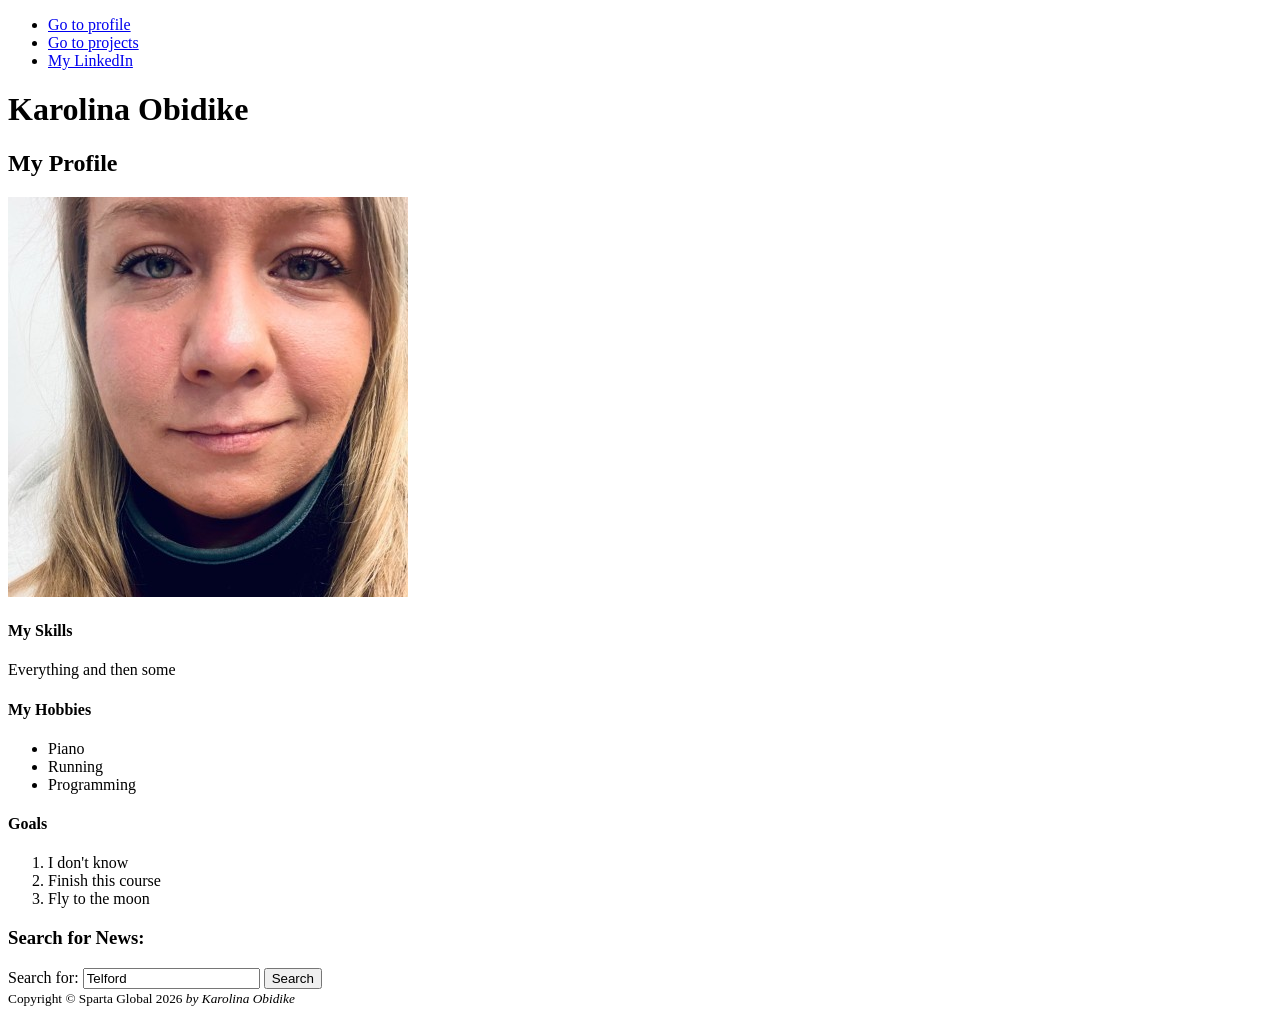
==== index.html @ fc030cfb "HTML stuff" ====
<!DOCTYPE html>
<html lang="en">

<head>
    <meta charset="UTF-8">
    <meta name="viewport" content="width=device-width, initial-scale=1.0">
    <meta name="author" content="Karolina Obidike">
    <meta name="description" content="This is an amazing web page">
    <title>My Profile</title>
    <link href="profileStyle.css" rel="stylesheet">
</head>

<body>
    <nav>
        <ul>
            <li><a href="index.html">Go to profile</a></li>
            <li><a href="projects.html">Go to projects</a></li>
            <li><a href="https://www.linkedin.com/in/karolina-obidike" target="_blank">My LinkedIn</a></li>
        </ul>
    </nav>
    <header>
        <h1>Karolina Obidike</h1>
        <h2>My Profile</h2>
        <img alt="Profile Picture" src="images/profile-pic.jpg">
    </header>
    <section>
        <h4>My Skills</h4>
        <p>Everything and then some</p>
    </section>
    <section>
        <h4>My Hobbies</h4>
        <ul>
            <li>Piano</li>
            <li>Running</li>
            <li>Programming</li>
        </ul>
    </section>
    <section>
        <h4>Goals</h4>
        <ol>
            <li>I don't know</li>
            <li>Finish this course</li>
            <li>Fly to the moon</li>
        </ol>
    </section>
    <section>
        <h3>Search for News:</h3>
        <form action="https://www.bbc.co.uk/search">
            <label for="mysearch">Search for:</label>
            <input id="mysearch" type="text" name="q" value="Telford">
            <input class="button" type="submit" value="Search">

        </form>

    </section>
    <footer><small>Copyright &#169; Sparta Global 2026 <cite>by Karolina Obidike</cite></small></footer>
</body>

</html>
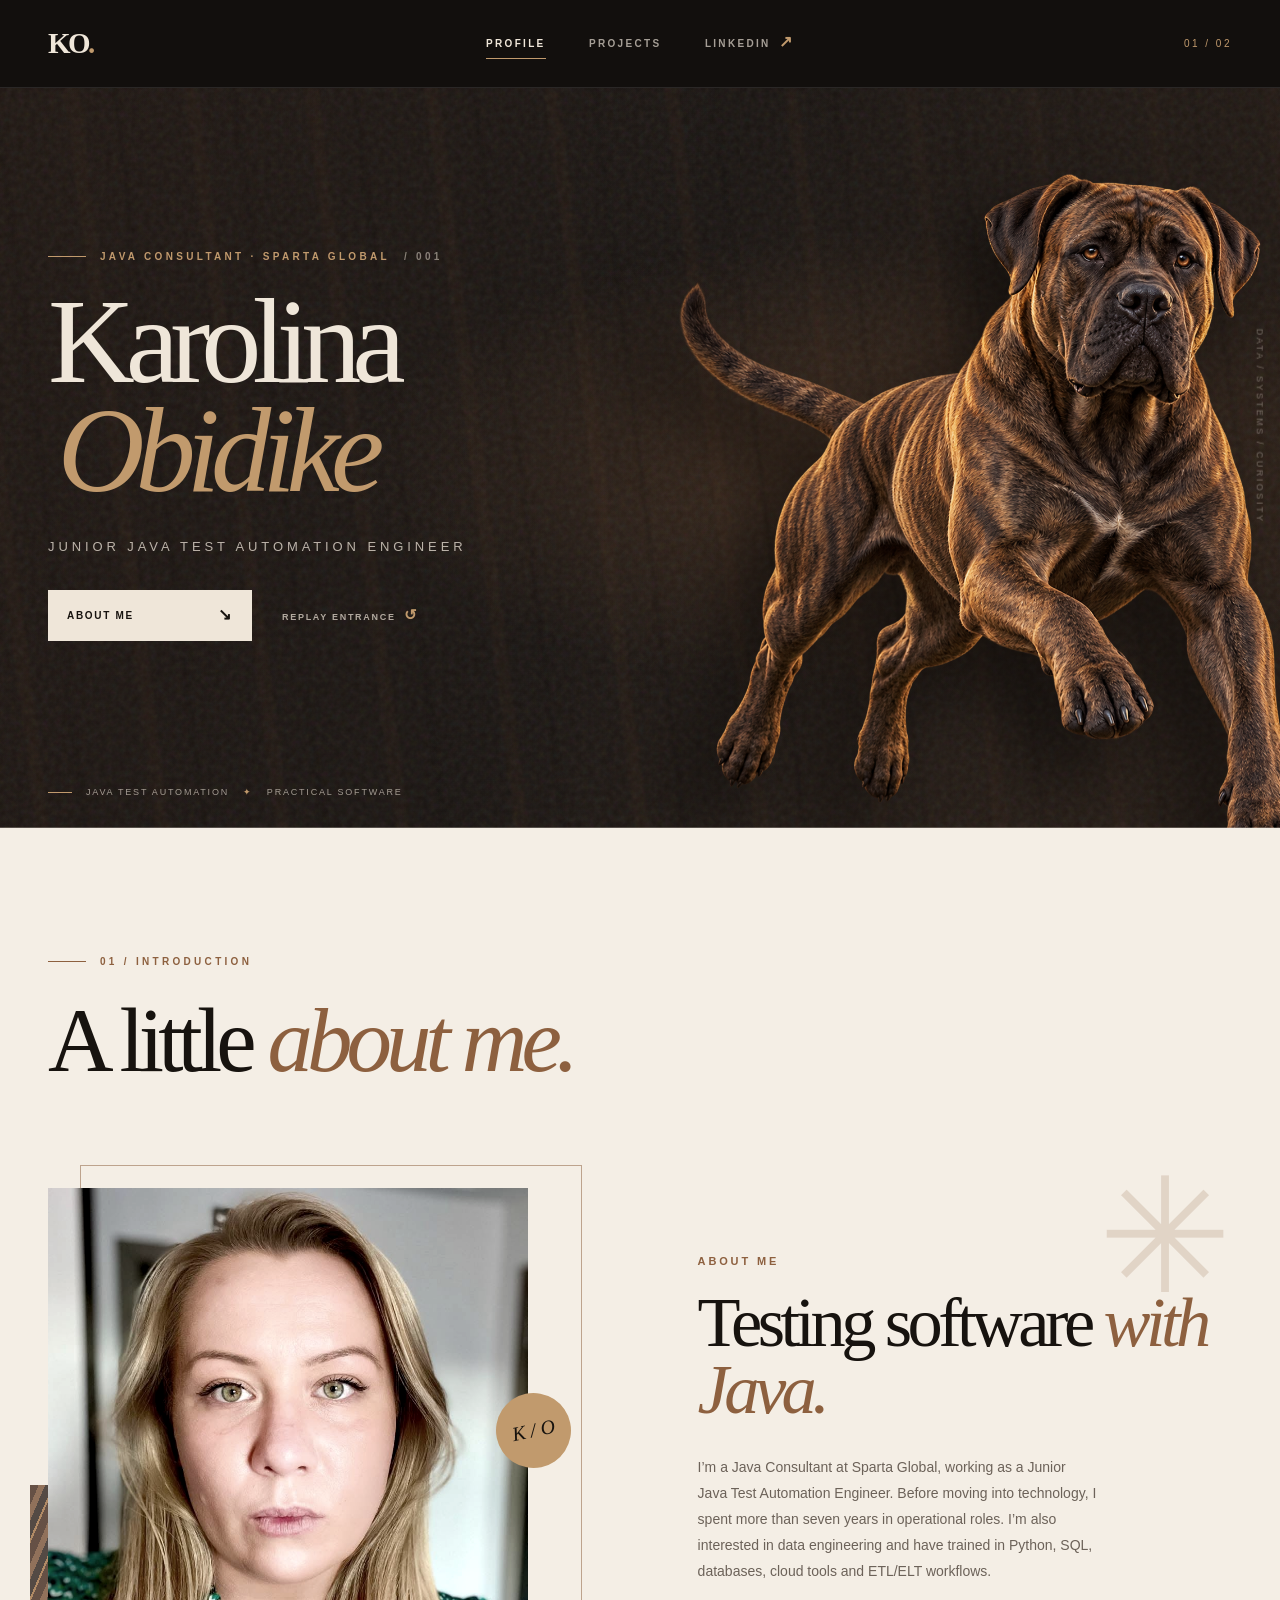
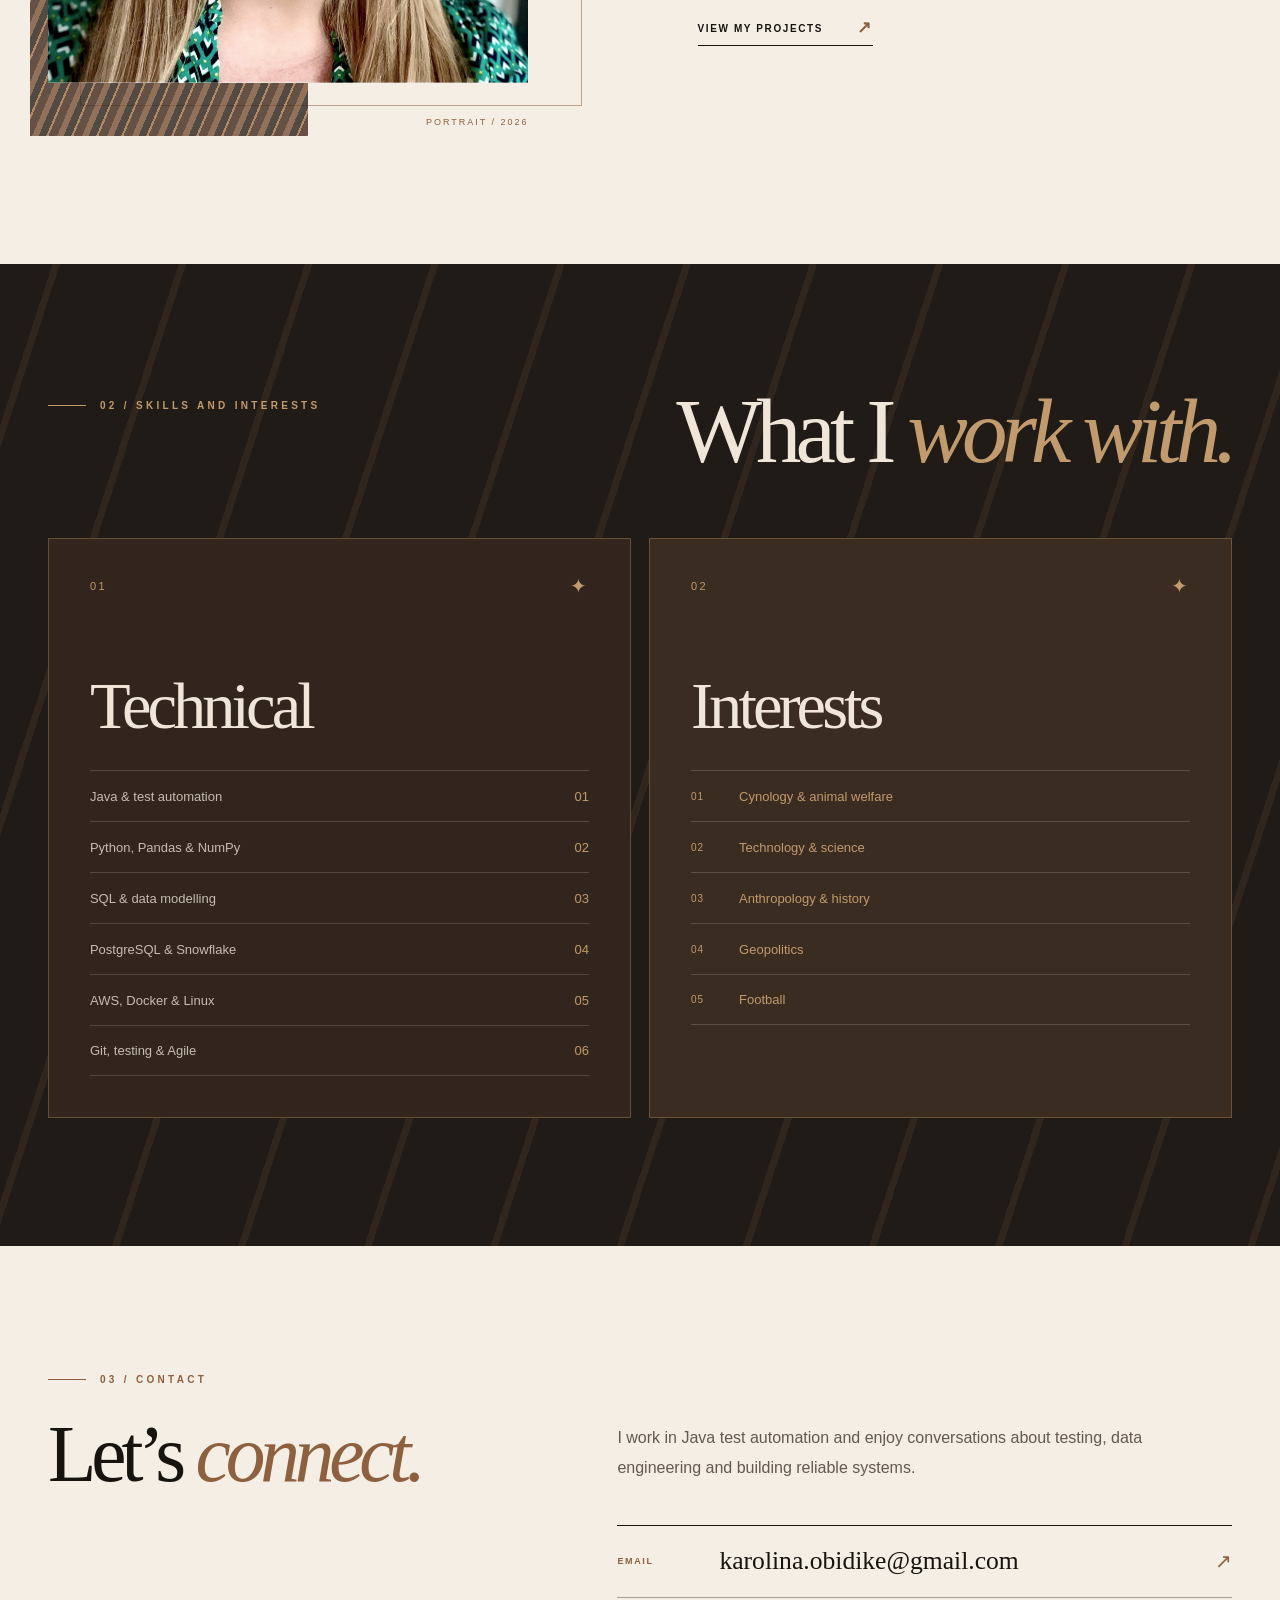
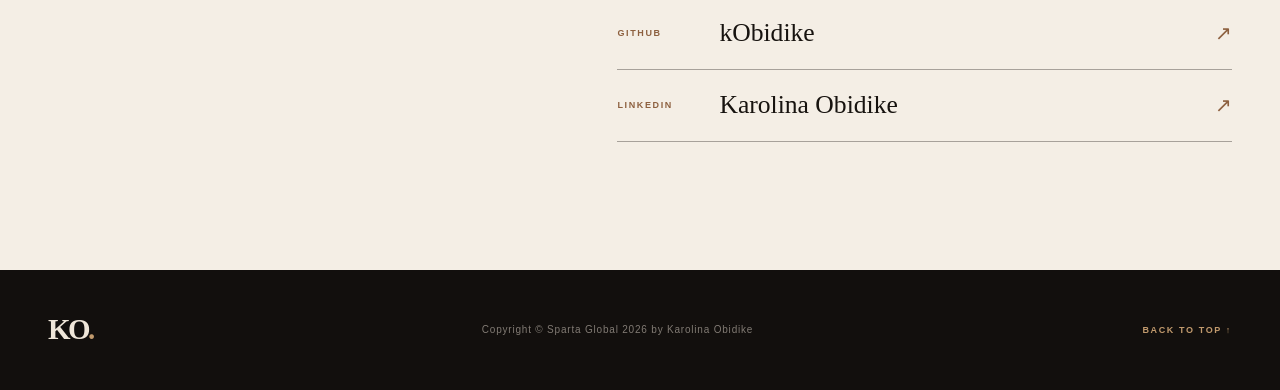
==== commit baf9af0b: "My profile, HTML and CSS stuff" ====
--- a/index.html
+++ b/index.html
@@ -1,59 +1,120 @@
-<!DOCTYPE html>
+<!doctype html>
 <html lang="en">
+<head>
+  <meta charset="utf-8">
+  <meta name="viewport" content="width=device-width, initial-scale=1">
+  <meta name="author" content="Karolina Obidike">
+  <meta name="description" content="Karolina Obidike is a Java Consultant at Sparta Global, working as a Junior Java Test Automation Engineer.">
+  <title>Karolina Obidike — Java Test Automation</title>
+  <link rel="stylesheet" href="profileStyles.css">
+  <script src="script.js" defer></script>
+</head>
+<body class="page-profile">
+  <a class="skip-link" href="#main">Skip to content</a>
 
-<head>
-    <meta charset="UTF-8">
-    <meta name="viewport" content="width=device-width, initial-scale=1.0">
-    <meta name="author" content="Karolina Obidike">
-    <meta name="description" content="This is an amazing web page">
-    <title>My Profile</title>
-    <link href="profileStyle.css" rel="stylesheet">
-</head>
+  <header class="site-header">
+    <a class="brand" href="index.html" aria-label="Karolina Obidike, home"><span>KO<span class="brand-dot">.</span></span></a>
+    <nav class="main-nav" aria-label="Main navigation">
+      <a class="nav-link is-active" href="index.html" aria-current="page">Profile</a>
+      <a class="nav-link" href="projects.html">Projects</a>
+      <a class="nav-link nav-external" href="https://www.linkedin.com/in/karolina-obidike-46a3933bb" target="_blank" rel="noopener noreferrer">LinkedIn <span aria-hidden="true">↗</span></a>
+    </nav>
+    <span class="header-index" aria-hidden="true">01 / 02</span>
+  </header>
 
-<body>
-    <nav>
-        <ul>
-            <li><a href="index.html">Go to profile</a></li>
-            <li><a href="projects.html">Go to projects</a></li>
-            <li><a href="https://www.linkedin.com/in/karolina-obidike" target="_blank">My LinkedIn</a></li>
-        </ul>
-    </nav>
-    <header>
-        <h1>Karolina Obidike</h1>
-        <h2>My Profile</h2>
-        <img alt="Profile Picture" src="images/profile-pic.jpg">
-    </header>
-    <section>
-        <h4>My Skills</h4>
-        <p>Everything and then some</p>
+  <main id="main">
+    <section class="hero" aria-labelledby="hero-title">
+      <div class="hero-grain" aria-hidden="true"></div>
+      <div class="hero-stripes" aria-hidden="true"></div>
+      <img class="hero-dog" src="images/presa-canario-brindle.png" alt="Brindle Presa Canario leaping into the banner" fetchpriority="high">
+      <div class="hero-content wrap">
+        <div class="hero-copy">
+          <p class="eyebrow"><span class="eyebrow-line"></span>Java Consultant · Sparta Global <span class="eyebrow-number">/ 001</span></p>
+          <h1 id="hero-title" class="hero-title">Karolina <em>Obidike</em></h1>
+          <p class="hero-subtitle">Junior Java Test Automation Engineer</p>
+          <div class="hero-actions">
+            <a class="button button-cream" href="#about">About me <span aria-hidden="true">↘</span></a>
+            <button class="replay-button" type="button" data-replay>Replay entrance <span aria-hidden="true">↺</span></button>
+          </div>
+        </div>
+        <p class="hero-caption"><span class="caption-rule"></span> Java test automation <span class="caption-star" aria-hidden="true">✦</span> Practical software</p>
+      </div>
+      <div class="hero-side-label" aria-hidden="true">DATA / SYSTEMS / CURIOSITY</div>
     </section>
-    <section>
-        <h4>My Hobbies</h4>
-        <ul>
-            <li>Piano</li>
-            <li>Running</li>
-            <li>Programming</li>
-        </ul>
+
+    <section id="about" class="about-section section-pad wrap" aria-labelledby="about-title">
+      <div class="section-heading">
+        <p class="eyebrow eyebrow-dark"><span class="eyebrow-line"></span>01 / Introduction</p>
+        <h2 id="about-title">A little <em>about me.</em></h2>
+      </div>
+      <div class="about-layout">
+        <div class="portrait-composition">
+          <div class="portrait-frame"><img src="images/profile-pic.jpg" alt="Portrait of Karolina Obidike" loading="lazy"></div>
+          <span class="portrait-orbit" aria-hidden="true">K / O</span>
+          <span class="portrait-caption">Portrait / 2026</span>
+        </div>
+        <div class="about-copy">
+          <div class="large-asterisk" aria-hidden="true">✳</div>
+          <p class="kicker">About me</p>
+          <p class="statement">Testing software <em>with Java.</em></p>
+          <p class="edit-note">I’m a Java Consultant at Sparta Global, working as a Junior Java Test Automation Engineer. Before moving into technology, I spent more than seven years in operational roles. I’m also interested in data engineering and have trained in Python, SQL, databases, cloud tools and ETL/ELT workflows.</p>
+          <a class="text-link" href="projects.html">View my projects <span aria-hidden="true">↗</span></a>
+        </div>
+      </div>
     </section>
-    <section>
-        <h4>Goals</h4>
-        <ol>
-            <li>I don't know</li>
-            <li>Finish this course</li>
-            <li>Fly to the moon</li>
-        </ol>
+
+    <section class="details-section section-pad" aria-labelledby="details-title">
+      <div class="wrap">
+        <div class="details-heading">
+          <p class="eyebrow"><span class="eyebrow-line"></span>02 / Skills and interests</p>
+          <h2 id="details-title">What I <em>work with.</em></h2>
+        </div>
+        <div class="detail-grid">
+          <section class="detail-card">
+            <div class="card-top"><span>01</span><span aria-hidden="true">✦</span></div>
+            <h3>Technical</h3>
+            <ul class="editorial-list">
+              <li><span>Java &amp; test automation</span><span aria-hidden="true">01</span></li>
+              <li><span>Python, Pandas &amp; NumPy</span><span aria-hidden="true">02</span></li>
+              <li><span>SQL &amp; data modelling</span><span aria-hidden="true">03</span></li>
+              <li><span>PostgreSQL &amp; Snowflake</span><span aria-hidden="true">04</span></li>
+              <li><span>AWS, Docker &amp; Linux</span><span aria-hidden="true">05</span></li>
+              <li><span>Git, testing &amp; Agile</span><span aria-hidden="true">06</span></li>
+            </ul>
+          </section>
+          <section class="detail-card detail-card-light">
+            <div class="card-top"><span>02</span><span aria-hidden="true">✦</span></div>
+            <h3>Interests</h3>
+            <ol class="editorial-list goals-list">
+              <li><span>Cynology &amp; animal welfare</span></li>
+              <li><span>Technology &amp; science</span></li>
+              <li><span>Anthropology &amp; history</span></li>
+              <li><span>Geopolitics</span></li>
+              <li><span>Football</span></li>
+            </ol>
+          </section>
+        </div>
+      </div>
     </section>
-    <section>
-        <h3>Search for News:</h3>
-        <form action="https://www.bbc.co.uk/search">
-            <label for="mysearch">Search for:</label>
-            <input id="mysearch" type="text" name="q" value="Telford">
-            <input class="button" type="submit" value="Search">
 
-        </form>
+    <section class="contact-section section-pad wrap" aria-labelledby="contact-title">
+      <div>
+        <p class="eyebrow eyebrow-dark"><span class="eyebrow-line"></span>03 / Contact</p>
+        <h2 id="contact-title">Let’s <em>connect.</em></h2>
+      </div>
+      <div class="contact-copy">
+        <p>I work in Java test automation and enjoy conversations about testing, data engineering and building reliable systems.</p>
+        <div class="contact-links">
+          <a href="mailto:karolina.obidike@gmail.com"><span>Email</span><strong>karolina.obidike@gmail.com</strong><span aria-hidden="true">↗</span></a>
+          <a href="https://github.com/kObidike" target="_blank" rel="noopener noreferrer"><span>GitHub</span><strong>kObidike</strong><span aria-hidden="true">↗</span></a>
+          <a href="https://www.linkedin.com/in/karolina-obidike-46a3933bb" target="_blank" rel="noopener noreferrer"><span>LinkedIn</span><strong>Karolina Obidike</strong><span aria-hidden="true">↗</span></a>
+        </div>
+      </div>
+    </section>
+  </main>
 
-    </section>
-    <footer><small>Copyright &#169; Sparta Global 2026 <cite>by Karolina Obidike</cite></small></footer>
+  <footer class="site-footer">
+    <div class="wrap footer-inner"><span class="footer-brand">KO<span>.</span></span><small>Copyright © Sparta Global 2026 <cite>by Karolina Obidike</cite></small><a href="#main">Back to top ↑</a></div>
+  </footer>
 </body>
-
-</html>+</html>
--- a/profileStyles.css
+++ b/profileStyles.css
@@ -0,0 +1,344 @@
+/* KAROLINA OBIDIKE — editorial brindle profile */
+:root {
+  --ink: #17130f;
+  --coal: #211b17;
+  --coal-deep: #120f0d;
+  --cream: #efe6d9;
+  --paper: #f4eee5;
+  --bronze: #c19a6d;
+  --bronze-deep: #8d603f;
+  --muted: #a89a8a;
+  --line: rgba(239, 230, 217, .18);
+  --serif: "Bodoni MT", "Didot", "Times New Roman", serif;
+  --sans: "Segoe UI", Arial, sans-serif;
+}
+
+* { box-sizing: border-box; }
+html { scroll-behavior: smooth; }
+body { margin: 0; min-width: 320px; background: var(--paper); color: var(--ink); font-family: var(--sans); }
+button, input { font: inherit; }
+a { color: inherit; }
+img { max-width: 100%; display: block; }
+::selection { background: var(--bronze); color: var(--coal-deep); }
+.wrap { width: min(100% - 96px, 1392px); margin-inline: auto; }
+.section-pad { padding-block: clamp(88px, 10vw, 160px); }
+.skip-link { position: fixed; z-index: 30; left: 16px; top: -60px; padding: 12px 18px; background: var(--cream); color: var(--ink); }
+.skip-link:focus { top: 16px; }
+:focus-visible { outline: 2px solid var(--bronze); outline-offset: 4px; }
+
+/* The navigation sits on its own dark band so the hero remains a clean canvas. */
+.site-header {
+  height: 88px;
+  padding-inline: max(48px, calc((100vw - 1392px) / 2));
+  display: grid;
+  grid-template-columns: 1fr auto 1fr;
+  align-items: center;
+  background: var(--coal-deep);
+  color: var(--cream);
+  border-bottom: 1px solid rgba(255,255,255,.1);
+  position: relative;
+  z-index: 10;
+}
+.brand { width: max-content; text-decoration: none; font-family: var(--serif); font-size: 29px; font-weight: 700; line-height: 1; letter-spacing: -.09em; }
+.brand-dot, .footer-brand span { color: var(--bronze); }
+.main-nav { display: flex; align-items: center; gap: clamp(28px, 3.4vw, 58px); }
+.nav-link { position: relative; padding-block: 10px; text-decoration: none; text-transform: uppercase; font-size: 10px; font-weight: 700; letter-spacing: .23em; color: rgba(239,230,217,.67); transition: color .2s ease; }
+.nav-link:hover, .nav-link.is-active { color: var(--cream); }
+.nav-link.is-active::after { content: ""; height: 1px; position: absolute; left: 0; right: 0; bottom: 0; background: var(--bronze); }
+.nav-external span { color: var(--bronze); margin-left: 3px; font-size: 16px; line-height: 0; }
+.header-index { justify-self: end; color: var(--bronze); font-size: 10px; letter-spacing: .25em; }
+
+/* Hero: a restrained brindle texture, a permanent dog layer, and a one-time leap. */
+.hero {
+  height: min(740px, calc(100svh - 88px));
+  min-height: 620px;
+  position: relative;
+  isolation: isolate;
+  overflow: hidden;
+  color: var(--cream);
+  background:
+    radial-gradient(ellipse at 73% 51%, rgba(119,78,48,.43), transparent 44%),
+    linear-gradient(112deg, #221914 0%, #1a1512 48%, #32251c 100%);
+}
+.hero::before { content: ""; position: absolute; inset: 0; z-index: 1; pointer-events: none; background: linear-gradient(90deg, rgba(19,14,11,.2) 0%, rgba(19,14,11,.08) 51%, rgba(19,14,11,.45) 100%); }
+.hero::after { content: ""; position: absolute; left: 0; bottom: 0; width: 100%; height: 1px; z-index: 4; background: rgba(239,230,217,.25); }
+.hero-grain { position: absolute; inset: 0; opacity: .28; z-index: 1; pointer-events: none; background-image: url("data:image/svg+xml,%3Csvg viewBox='0 0 180 180' xmlns='http://www.w3.org/2000/svg'%3E%3Cfilter id='n'%3E%3CfeTurbulence type='fractalNoise' baseFrequency='.65' numOctaves='3' stitchTiles='stitch'/%3E%3C/filter%3E%3Crect width='100%25' height='100%25' filter='url(%23n)' opacity='.3'/%3E%3C/svg%3E"); }
+.hero-stripes { position: absolute; inset: -40%; z-index: 0; transform: rotate(-19deg); opacity: .23; background: repeating-linear-gradient(102deg, transparent 0 25px, rgba(137,83,47,.24) 25px 39px, transparent 39px 72px, rgba(8,6,5,.58) 72px 77px, transparent 77px 119px); filter: blur(1.5px); }
+.hero-content { position: relative; z-index: 3; height: 100%; display: flex; flex-direction: column; justify-content: center; }
+.hero-copy { position: relative; max-width: 830px; margin-top: -24px; }
+.eyebrow { display: flex; align-items: center; gap: 14px; margin: 0 0 34px; text-transform: uppercase; font-size: 10px; font-weight: 700; letter-spacing: .33em; color: var(--bronze); }
+.eyebrow-line { width: 38px; height: 1px; flex: 0 0 38px; background: currentColor; }
+.eyebrow-number { color: var(--cream); opacity: .5; }
+.hero-title { max-width: 930px; margin: 0; font-family: var(--serif); font-weight: 400; font-size: clamp(5.7rem, 9.4vw, 10.7rem); line-height: .76; letter-spacing: -.075em; text-wrap: balance; }
+.hero-title em { display: block; padding: .14em 0 .08em .08em; font-weight: 400; color: var(--bronze); }
+.hero-subtitle { margin: 33px 0 36px; color: rgba(239,230,217,.75); font-size: 13px; font-weight: 500; text-transform: uppercase; letter-spacing: .3em; }
+.hero-actions { display: flex; align-items: center; gap: 30px; }
+.button { display: inline-flex; align-items: center; justify-content: space-between; gap: 36px; min-width: 204px; min-height: 51px; padding: 15px 19px; text-decoration: none; text-transform: uppercase; font-size: 10px; font-weight: 700; letter-spacing: .17em; transition: background .25s ease, transform .25s ease, color .25s ease; }
+.button:hover { transform: translateY(-3px); }
+.button-cream { color: var(--ink); background: var(--cream); }
+.button-cream:hover { background: var(--bronze); }
+.button span { font-size: 16px; line-height: 0; }
+.replay-button { border: 0; padding: 10px 0; color: rgba(239,230,217,.7); background: none; text-transform: uppercase; font-size: 9px; font-weight: 700; letter-spacing: .19em; cursor: pointer; transition: color .2s ease; }
+.replay-button:hover { color: var(--cream); }
+.replay-button span { margin-left: 4px; font-size: 15px; color: var(--bronze); }
+.hero-dog { --dog-origin-x: -52vw; --dog-origin-y: -20vh; --dog-mid-x: -31vw; --dog-mid-y: -13vh; position: absolute; z-index: 2; width: min(53vw, 760px); max-width: none; right: max(-52px, calc((100vw - 1500px) / 2)); bottom: -72px; transform-origin: center; filter: drop-shadow(-35px 35px 35px rgba(0,0,0,.5)); animation: dog-leap 2.3s cubic-bezier(.21,.7,.25,1) both; pointer-events: none; user-select: none; }
+@keyframes dog-leap {
+  0%, 12% { transform: translate3d(var(--dog-origin-x),var(--dog-origin-y),0) rotate(-8deg) scale(.2); opacity: 1; }
+  42% { transform: translate3d(var(--dog-mid-x),var(--dog-mid-y),0) rotate(-4deg) scale(.48); }
+  67% { transform: translate3d(-7%,-10%,0) rotate(2deg) scale(1.12); }
+  79% { transform: translate3d(1%,4%,0) rotate(-1deg) scale(.96); }
+  89% { transform: translate3d(-1%,-2%,0) rotate(0) scale(1.02); }
+  100% { transform: translate3d(0,0,0) rotate(0) scale(1); opacity: 1; }
+}
+.hero-caption { position: absolute; left: 0; bottom: 31px; margin: 0; display: flex; align-items: center; gap: 14px; color: rgba(239,230,217,.63); text-transform: uppercase; font-size: 9px; letter-spacing: .2em; }
+.caption-rule { display: inline-block; width: 24px; height: 1px; background: var(--bronze); }
+.caption-star { color: var(--bronze); }
+.hero-side-label { position: absolute; z-index: 3; right: 20px; top: 45%; transform: rotate(90deg) translateX(50%); transform-origin: right center; color: rgba(239,230,217,.38); font-size: 9px; letter-spacing: .28em; }
+
+/* Light editorial content and portrait. */
+.about-section { background: var(--paper); }
+.section-heading h2, .details-heading h2, .search-section h2, .contact-section h2, .case-section-heading h2 { margin: 0; font-family: var(--serif); font-size: clamp(4rem, 7.1vw, 8rem); font-weight: 400; line-height: .89; letter-spacing: -.065em; }
+.section-heading h2 em, .details-heading h2 em, .search-section h2 em, .contact-section h2 em, .case-section-heading h2 em { font-weight: 400; color: var(--bronze-deep); }
+.eyebrow-dark { color: var(--bronze-deep); }
+.about-layout { display: grid; grid-template-columns: minmax(0, 1fr) minmax(0, 1fr); gap: clamp(60px, 9vw, 160px); align-items: center; margin-top: 83px; }
+.portrait-composition { position: relative; width: min(100%, 560px); padding: 23px 54px 53px 0; }
+.portrait-composition::before { content: ""; position: absolute; z-index: 0; top: 0; right: 0; bottom: 30px; left: 32px; border: 1px solid rgba(141,96,63,.52); }
+.portrait-composition::after { content: ""; position: absolute; z-index: 0; left: -18px; bottom: 0; width: 52%; height: 44%; background: repeating-linear-gradient(113deg, #42291d 0 8px, #785238 8px 14px, #2c211c 14px 21px, #9f7145 21px 23px); opacity: .8; }
+.portrait-frame { position: relative; z-index: 1; aspect-ratio: 1 / 1.03; overflow: hidden; background: #bba895; }
+.portrait-frame img { width: 100%; height: 100%; object-fit: cover; filter: saturate(.68) contrast(1.07); transition: filter .4s ease, transform .5s ease; }
+.portrait-frame:hover img { filter: saturate(1) contrast(1); transform: scale(1.025); }
+.portrait-orbit { position: absolute; right: 11px; top: 40%; z-index: 2; display: grid; place-items: center; width: 75px; height: 75px; border-radius: 50%; background: var(--bronze); color: var(--ink); font-family: var(--serif); font-size: 20px; font-style: italic; transform: rotate(-12deg); }
+.portrait-caption { position: absolute; z-index: 2; right: 54px; bottom: 9px; color: var(--bronze-deep); font-size: 9px; text-transform: uppercase; letter-spacing: .22em; }
+.about-copy { position: relative; padding-block: 55px; }
+.large-asterisk { position: absolute; right: 0; top: -42px; font-family: var(--serif); color: rgba(141,96,63,.18); font-size: 160px; line-height: 1; }
+.kicker { margin: 0 0 22px; color: var(--bronze-deep); text-transform: uppercase; font-size: 11px; font-weight: 700; letter-spacing: .26em; }
+.statement { position: relative; margin: 0; max-width: 600px; font-family: var(--serif); font-size: clamp(3.8rem, 5.5vw, 7rem); letter-spacing: -.065em; line-height: .95; }
+.statement em { color: var(--bronze-deep); font-weight: 400; }
+.edit-note { max-width: 400px; margin: 33px 0; color: #6c6259; font-size: 14px; line-height: 1.85; }
+.text-link { display: inline-flex; gap: 34px; align-items: center; padding: 0 0 11px; border-bottom: 1px solid var(--ink); text-decoration: none; text-transform: uppercase; font-size: 10px; font-weight: 700; letter-spacing: .16em; transition: gap .2s ease, color .2s ease; }
+.text-link:hover { gap: 45px; color: var(--bronze-deep); }
+.text-link span { color: var(--bronze-deep); font-size: 17px; line-height: 0; }
+
+/* Brindle panels with generous spacing and fine rules. */
+.details-section { color: var(--cream); background: var(--coal); position: relative; overflow: hidden; }
+.details-section::before { content: ""; position: absolute; inset: 0; opacity: .1; background: repeating-linear-gradient(108deg, transparent 0 50px, #be8754 50px 57px, transparent 57px 120px); pointer-events: none; }
+.details-section .wrap { position: relative; }
+.details-heading { display: flex; justify-content: space-between; align-items: end; gap: 30px; margin-bottom: 65px; }
+.details-heading .eyebrow { align-self: start; margin-top: 8px; }
+.details-heading h2 em { color: var(--bronze); }
+.detail-grid { display: grid; grid-template-columns: 1fr 1fr; gap: 18px; }
+.detail-card { min-height: 480px; padding: clamp(30px, 3.2vw, 50px); background: #31251d; border: 1px solid rgba(193,154,109,.35); }
+.detail-card-light { background: #3b2c21; }
+.card-top { display: flex; justify-content: space-between; color: var(--bronze); font-size: 11px; letter-spacing: .22em; }
+.card-top span:last-child { font-size: 20px; line-height: .6; }
+.detail-card h3 { margin: 84px 0 35px; font-family: var(--serif); font-size: clamp(3.5rem, 5.2vw, 6rem); line-height: .9; font-weight: 400; letter-spacing: -.06em; }
+.editorial-list { margin: 0; padding: 0; list-style: none; counter-reset: item; }
+.editorial-list li { display: flex; align-items: center; justify-content: space-between; gap: 20px; min-height: 51px; border-top: 1px solid var(--line); color: rgba(239,230,217,.79); font-size: 13px; }
+.editorial-list li:last-child { border-bottom: 1px solid var(--line); }
+.editorial-list li span:last-child { color: var(--bronze); }
+.goals-list li::before { counter-increment: item; content: "0" counter(item); color: var(--bronze); margin-right: 15px; font-size: 10px; letter-spacing: .1em; }
+.goals-list li span { margin-right: auto; }
+
+.search-section { display: grid; grid-template-columns: 1fr 1fr; gap: 80px; align-items: end; }
+.search-section h2 { font-size: clamp(3.8rem, 6vw, 7rem); }
+.search-form label { display: block; margin: 0 0 18px; color: var(--bronze-deep); text-transform: uppercase; font-size: 10px; font-weight: 700; letter-spacing: .24em; }
+.search-row { display: flex; border-bottom: 1px solid var(--ink); }
+.search-row input { min-width: 0; flex: 1; border: 0; outline: 0; padding: 14px 0; background: transparent; color: var(--ink); font-family: var(--serif); font-size: clamp(2rem, 3vw, 3.5rem); }
+.search-row button { width: 50px; border: 0; background: transparent; color: var(--bronze-deep); font-size: 30px; cursor: pointer; transition: transform .2s ease; }
+.search-row button:hover { transform: translate(3px,-3px); }
+
+.contact-section { display: grid; grid-template-columns: minmax(0, .85fr) minmax(0, 1.15fr); gap: clamp(60px, 9vw, 150px); align-items: start; }
+.contact-section h2 { font-size: clamp(4rem, 6.2vw, 7rem); }
+.contact-copy { padding-top: 49px; }
+.contact-copy > p { max-width: 570px; margin: 0 0 42px; color: #635950; font-size: 16px; line-height: 1.85; }
+.contact-links { border-top: 1px solid var(--ink); }
+.contact-links a { display: grid; grid-template-columns: 82px minmax(0, 1fr) auto; align-items: center; gap: 20px; min-height: 72px; border-bottom: 1px solid rgba(23,19,15,.35); text-decoration: none; transition: padding .2s ease, color .2s ease; }
+.contact-links a:hover { padding-inline: 10px; color: var(--bronze-deep); }
+.contact-links a > span:first-child { color: var(--bronze-deep); text-transform: uppercase; font-size: 9px; font-weight: 700; letter-spacing: .18em; }
+.contact-links strong { overflow-wrap: anywhere; font-family: var(--serif); font-size: clamp(1.35rem, 2vw, 2rem); font-weight: 400; }
+.contact-links a > span:last-child { color: var(--bronze-deep); font-size: 20px; }
+
+.site-footer { background: var(--coal-deep); color: var(--cream); }
+.footer-inner { min-height: 120px; display: flex; align-items: center; justify-content: space-between; gap: 30px; }
+.footer-brand { font-family: var(--serif); font-size: 29px; font-weight: 700; letter-spacing: -.09em; }
+.footer-inner small { color: rgba(239,230,217,.5); font-size: 10px; letter-spacing: .08em; }
+.footer-inner cite { font-style: normal; }
+.footer-inner a { color: var(--bronze); text-decoration: none; text-transform: uppercase; font-size: 9px; font-weight: 700; letter-spacing: .18em; }
+
+/* Projects use the same visual world with a tighter banner. */
+.hero-projects { height: 550px; min-height: 550px; }
+.hero-projects .hero-title { font-size: clamp(6rem, 10vw, 11rem); }
+.hero-projects .hero-dog { width: min(44vw, 650px); right: max(0px, calc((100vw - 1450px) / 2)); bottom: -180px; opacity: .73; animation: none; }
+.hero-projects .hero-subtitle { margin-bottom: 32px; }
+.projects-heading { display: flex; align-items: end; justify-content: space-between; gap: 40px; margin-bottom: 65px; }
+.projects-heading .eyebrow { align-self: start; }
+.project-list { border-top: 1px solid var(--ink); }
+.project-row { display: grid; grid-template-columns: 95px minmax(0, 1fr) 80px 145px; align-items: center; column-gap: 24px; min-height: 215px; color: inherit; text-decoration: none; border-bottom: 1px solid rgba(23,19,15,.35); transition: padding .25s ease, background .25s ease; }
+.project-row:hover { padding-inline: 22px; background: rgba(193,154,109,.1); }
+.project-number { align-self: start; padding-top: 38px; color: var(--bronze-deep); font-size: 10px; font-weight: 700; letter-spacing: .15em; }
+.project-row h3 { margin: 0 0 10px; font-family: var(--serif); font-size: clamp(2.5rem, 3.5vw, 4.5rem); font-weight: 400; line-height: 1; letter-spacing: -.055em; }
+.project-row p { max-width: 760px; margin: 0; color: #6c6259; font-size: 13px; line-height: 1.65; }
+.project-year { font-family: var(--serif); color: var(--bronze-deep); font-size: 26px; }
+.project-cta { justify-self: end; display: inline-flex; align-items: center; gap: 10px; color: var(--bronze-deep); text-transform: uppercase; text-align: right; font-size: 9px; font-weight: 700; letter-spacing: .13em; }
+.project-cta b { font-size: 22px; font-weight: 400; line-height: 0; transition: transform .2s ease; }
+.project-row:hover .project-cta b { transform: translate(3px,-3px); }
+.project-row-private { background: rgba(193,154,109,.06); }
+.project-tags { display: flex; flex-wrap: wrap; gap: 7px; margin-top: 18px; }
+.project-tags span { padding: 6px 9px; border: 1px solid rgba(141,96,63,.32); color: var(--bronze-deep); text-transform: uppercase; font-size: 8px; font-weight: 700; letter-spacing: .12em; }
+.projects-footnote { max-width: 700px; margin: 28px 0 0; color: #776b5f; font-size: 11px; line-height: 1.7; }
+.projects-note { margin: 28px 0 0; color: #776b5f; font-size: 11px; }
+.projects-note code { font-size: .95em; }
+
+/* NoNoise is shown as a self-contained case study with a sanitised static preview. */
+.case-hero { position: relative; isolation: isolate; overflow: hidden; min-height: 650px; display: grid; align-items: center; color: var(--cream); background: radial-gradient(circle at 75% 45%, rgba(141,96,63,.34), transparent 38%), linear-gradient(112deg, #171310, #2c211a); }
+.case-hero::after { content: ""; position: absolute; inset: 0; z-index: 1; background: linear-gradient(90deg, rgba(18,15,13,.05), rgba(18,15,13,.38)); pointer-events: none; }
+.case-hero-inner { position: relative; z-index: 2; display: grid; grid-template-columns: minmax(0, 1.35fr) minmax(260px, .65fr); gap: 90px; align-items: end; padding-block: 100px; }
+.case-hero h1 { max-width: 930px; margin: 0; font-family: var(--serif); font-size: clamp(5.2rem, 9vw, 10rem); font-weight: 400; line-height: .77; letter-spacing: -.075em; }
+.case-hero h1 em { display: block; padding: .13em 0 .08em .05em; color: var(--bronze); font-weight: 400; }
+.case-lede { max-width: 760px; margin: 35px 0; color: rgba(239,230,217,.72); font-size: 16px; line-height: 1.75; }
+.case-meta { margin: 0 0 9px; border-top: 1px solid rgba(239,230,217,.25); }
+.case-meta div { display: grid; grid-template-columns: 75px 1fr; gap: 18px; padding: 18px 0; border-bottom: 1px solid rgba(239,230,217,.18); }
+.case-meta dt { color: var(--bronze); text-transform: uppercase; font-size: 9px; font-weight: 700; letter-spacing: .18em; }
+.case-meta dd { margin: 0; color: rgba(239,230,217,.73); font-size: 12px; line-height: 1.5; }
+.case-preview-section { background: var(--paper); }
+.case-section-heading { display: grid; grid-template-columns: 1fr minmax(270px, .55fr); gap: 70px; align-items: end; margin-bottom: 72px; }
+.case-section-heading h2 { font-size: clamp(4rem, 6.7vw, 7.4rem); }
+.case-section-heading > p { margin: 0 0 5px; color: #665c52; font-size: 14px; line-height: 1.8; }
+.nonoise-frame { overflow: hidden; border: 1px solid rgba(23,19,15,.28); border-radius: 12px; background: #101719; box-shadow: 0 40px 90px rgba(34,24,17,.2); }
+.nonoise-browserbar { height: 42px; display: flex; align-items: center; gap: 7px; padding: 0 15px; background: #192226; border-bottom: 1px solid rgba(255,255,255,.08); }
+.nonoise-browserbar > span { width: 8px; height: 8px; border-radius: 50%; background: #a97857; opacity: .8; }
+.nonoise-browserbar small { margin-left: auto; color: #849398; font-size: 8px; text-transform: uppercase; letter-spacing: .18em; }
+.nonoise-app { padding: clamp(22px, 4vw, 58px); color: #e8eeee; background: radial-gradient(circle at 15% 20%, rgba(53,115,105,.16), transparent 30%), #101719; }
+.nonoise-header { display: flex; justify-content: space-between; align-items: center; padding-bottom: 24px; border-bottom: 1px solid rgba(232,238,238,.13); }
+.nonoise-header strong { font-family: var(--serif); font-size: 22px; letter-spacing: -.04em; }
+.nonoise-header strong span { color: #88ae9f; }
+.nonoise-header nav { display: flex; gap: 28px; color: #8c9b9d; text-transform: uppercase; font-size: 8px; font-weight: 700; letter-spacing: .16em; }
+.nonoise-welcome { padding: clamp(42px, 7vw, 92px) 0 48px; }
+.nonoise-welcome > p { margin: 0 0 17px; color: #8ab3a4; font-size: 9px; font-weight: 700; letter-spacing: .23em; }
+.nonoise-welcome h3 { max-width: 900px; margin: 0 0 24px; font-family: var(--serif); font-size: clamp(3.5rem, 6vw, 7rem); font-weight: 400; line-height: .92; letter-spacing: -.05em; }
+.nonoise-welcome > span { display: block; max-width: 620px; color: #98a5a7; font-size: 13px; line-height: 1.7; }
+.nonoise-stats { display: grid; grid-template-columns: repeat(3,1fr); margin: 0 0 40px; border: 1px solid rgba(232,238,238,.14); }
+.nonoise-stats div { padding: 20px; border-right: 1px solid rgba(232,238,238,.14); }
+.nonoise-stats div:last-child { border-right: 0; }
+.nonoise-stats dt { color: #718185; text-transform: uppercase; font-size: 8px; font-weight: 700; letter-spacing: .16em; }
+.nonoise-stats dd { margin: 10px 0 0; font-family: var(--serif); font-size: 22px; }
+.nonoise-desks { display: grid; grid-template-columns: 1fr 1fr; gap: 16px; }
+.nonoise-desks > section { padding: clamp(19px, 2.5vw, 33px); background: rgba(255,255,255,.035); border: 1px solid rgba(232,238,238,.11); }
+.nonoise-desk-title p { margin: 0 0 9px; color: #8ab3a4; font-size: 8px; font-weight: 700; letter-spacing: .18em; }
+.nonoise-desk-title h4 { margin: 0 0 26px; font-family: var(--serif); font-size: 32px; font-weight: 400; }
+.nonoise-signal { padding: 22px; background: #e7e8df; color: #172123; }
+.nonoise-signal > div { display: flex; gap: 8px; }
+.nonoise-signal > div span { padding: 5px 7px; background: #d3d9cf; color: #345d51; text-transform: uppercase; font-size: 7px; font-weight: 700; letter-spacing: .11em; }
+.nonoise-signal h5 { margin: 20px 0 11px; font-family: var(--serif); font-size: clamp(1.5rem, 2.5vw, 2.5rem); font-weight: 400; line-height: 1.06; }
+.nonoise-signal p { margin: 0; color: #5d6768; font-size: 11px; line-height: 1.6; }
+.nonoise-signal footer { display: flex; justify-content: space-between; gap: 15px; margin-top: 25px; padding-top: 13px; border-top: 1px solid #c2c9c2; color: #5d6768; font-size: 8px; text-transform: uppercase; letter-spacing: .1em; }
+.nonoise-signal footer strong { color: #31594e; font-weight: 700; }
+.nonoise-signal-blue { background: #dee5e8; }
+.nonoise-footer { display: flex; justify-content: space-between; gap: 25px; margin-top: 48px; padding-top: 23px; border-top: 1px solid rgba(232,238,238,.13); color: #829093; font-size: 9px; letter-spacing: .08em; }
+.nonoise-footer strong { color: #dce4e4; }
+.case-notes { position: relative; overflow: hidden; color: var(--cream); background: var(--coal); }
+.case-notes::before { content: ""; position: absolute; inset: 0; opacity: .08; background: repeating-linear-gradient(108deg, transparent 0 50px, #be8754 50px 57px, transparent 57px 120px); }
+.case-notes .wrap { position: relative; }
+.case-note-grid { display: grid; grid-template-columns: repeat(3,1fr); gap: 16px; }
+.case-note-grid article { min-height: 330px; padding: 34px; border: 1px solid rgba(193,154,109,.32); background: rgba(55,41,31,.72); }
+.case-note-grid article > span { color: var(--bronze); font-size: 9px; font-weight: 700; letter-spacing: .16em; }
+.case-note-grid h3 { margin: 68px 0 20px; font-family: var(--serif); font-size: 40px; font-weight: 400; letter-spacing: -.04em; }
+.case-note-grid p { margin: 0; color: rgba(239,230,217,.68); font-size: 13px; line-height: 1.75; }
+.case-stack { display: flex; flex-wrap: wrap; gap: 9px; margin-top: 38px; }
+.case-stack span { padding: 10px 13px; border: 1px solid rgba(193,154,109,.32); color: var(--bronze); text-transform: uppercase; font-size: 8px; font-weight: 700; letter-spacing: .15em; }
+.case-back { display: flex; justify-content: space-between; align-items: end; gap: 30px; margin-top: 68px; }
+.case-back .text-link { color: var(--cream); border-color: var(--cream); }
+.case-back p { margin: 0; color: rgba(239,230,217,.45); font-size: 10px; }
+
+@media (max-width: 1100px) {
+  .hero-title { font-size: clamp(5rem, 10vw, 8rem); }
+  .hero-dog { width: min(68vw, 750px); right: -9%; }
+  .about-layout { gap: 65px; }
+  .statement { font-size: clamp(3.3rem, 6vw, 5.8rem); }
+}
+@media (max-width: 760px) {
+  .wrap { width: min(100% - 40px, 600px); }
+  .site-header { height: 70px; padding-inline: 20px; grid-template-columns: auto 1fr; gap: 20px; }
+  .brand { font-size: 25px; }
+  .main-nav { justify-self: end; gap: 17px; }
+  .nav-link { font-size: 9px; letter-spacing: .1em; }
+  .header-index { display: none; }
+  .hero, .hero-projects { height: 750px; min-height: 680px; }
+  .hero-content { justify-content: flex-start; padding-top: 87px; }
+  .hero-copy { margin: 0; }
+  .hero-title { font-size: clamp(4.9rem, 16vw, 8rem); line-height: .8; }
+  .hero-subtitle { margin: 24px 0; }
+  .hero-dog { --dog-origin-x: -41vw; --dog-origin-y: -30vh; --dog-mid-x: -20vw; --dog-mid-y: -17vh; width: min(102vw, 670px); right: -18%; bottom: -68px; }
+  .hero::before { background: linear-gradient(180deg, rgba(18,15,13,.28), rgba(18,15,13,.05) 40%, rgba(18,15,13,.16)); }
+  .hero-caption { bottom: 23px; font-size: 8px; }
+  .hero-side-label { display: none; }
+  .hero-projects .hero-dog { width: min(86vw, 520px); right: -16%; bottom: -117px; }
+  .hero-projects .hero-title { font-size: clamp(5.5rem, 16vw, 8rem); }
+  .section-pad { padding-block: 85px; }
+  .about-layout { grid-template-columns: 1fr; gap: 35px; margin-top: 55px; }
+  .portrait-composition { margin-inline: auto; }
+  .about-copy { padding: 20px 0 0; }
+  .statement { font-size: clamp(4rem, 12vw, 6rem); }
+  .details-heading, .projects-heading { display: block; }
+  .detail-grid, .search-section, .contact-section, .case-section-heading, .case-hero-inner { grid-template-columns: minmax(0, 1fr); }
+  .search-section > *, .contact-section > * { min-width: 0; }
+  .detail-card { min-height: 390px; }
+  .detail-card h3 { margin-top: 65px; }
+  .search-section { gap: 50px; }
+  .contact-section { gap: 45px; }
+  .contact-copy { padding-top: 0; }
+  .project-row { grid-template-columns: 62px minmax(0, 1fr); gap: 14px; min-height: 0; padding-block: 34px; }
+  .project-row:hover { padding-inline: 12px; }
+  .project-number { padding-top: 7px; }
+  .project-main { grid-column: 2; }
+  .project-row h3 { font-size: clamp(2.3rem, 7vw, 4rem); }
+  .project-year { grid-column: 2; font-size: 18px; margin-top: 8px; }
+  .project-cta { grid-column: 2; justify-self: start; margin-top: 2px; text-align: left; }
+  .case-hero { min-height: 760px; }
+  .case-hero-inner { gap: 58px; align-items: start; padding-block: 85px; }
+  .case-hero h1 { font-size: clamp(5rem, 15vw, 8rem); }
+  .case-section-heading { gap: 32px; }
+  .nonoise-desks, .case-note-grid { grid-template-columns: minmax(0, 1fr); }
+  .nonoise-stats { grid-template-columns: minmax(0, 1fr); }
+  .nonoise-stats div { border-right: 0; border-bottom: 1px solid rgba(232,238,238,.14); }
+  .nonoise-stats div:last-child { border-bottom: 0; }
+  .case-note-grid article { min-height: 280px; }
+  .case-back { align-items: start; flex-direction: column; }
+  .footer-inner { flex-wrap: wrap; padding-block: 28px; }
+}
+@media (max-width: 480px) {
+  .site-header { gap: 8px; }
+  .main-nav { gap: 12px; }
+  .nav-link { font-size: 8px; }
+  .nav-external span { display: none; }
+  .hero, .hero-projects { height: 710px; min-height: 710px; }
+  .hero-content { padding-top: 76px; }
+  .hero-title { font-size: clamp(4.7rem, 17vw, 6rem); }
+  .hero-dog { --dog-origin-x: -19vw; --dog-origin-y: -33vh; --dog-mid-x: -10vw; --dog-mid-y: -18vh; width: 115vw; right: -10%; bottom: -30px; }
+  .hero-projects .hero-dog { width: 110vw; right: -9%; bottom: -85px; }
+  .hero-actions { align-items: start; flex-direction: column; gap: 14px; }
+  .hero-caption { max-width: 90%; font-size: 7px; gap: 8px; }
+  .section-heading h2, .details-heading h2, .search-section h2, .contact-section h2, .case-section-heading h2 { font-size: clamp(3.65rem, 13vw, 5rem); }
+  .portrait-composition { padding-right: 35px; }
+  .portrait-orbit { right: 0; width: 60px; height: 60px; }
+  .detail-card { padding: 30px; }
+  .contact-links a { grid-template-columns: 65px minmax(0, 1fr) auto; gap: 10px; }
+  .contact-links strong { font-size: 1.12rem; }
+  .project-row { grid-template-columns: 1fr; padding-block: 29px; }
+  .project-number, .project-main, .project-year, .project-cta { grid-column: 1; }
+  .project-number { padding-top: 0; }
+  .project-row h3 { font-size: 2.7rem; }
+  .project-year { margin: 3px 0; }
+  .nonoise-header nav { display: none; }
+  .nonoise-app { padding: 18px; }
+  .nonoise-welcome { padding-block: 43px 35px; }
+  .nonoise-welcome h3 { font-size: 3.25rem; }
+  .nonoise-signal footer, .nonoise-footer { align-items: flex-start; flex-direction: column; }
+  .case-note-grid article { min-height: 260px; padding: 28px; }
+}
+@media (prefers-reduced-motion: reduce) {
+  html { scroll-behavior: auto; }
+  *, *::before, *::after { animation-duration: .01ms !important; animation-iteration-count: 1 !important; transition-duration: .01ms !important; }
+  .hero-dog { transform: none !important; opacity: 1 !important; }
+  .replay-button { display: none; }
+}
